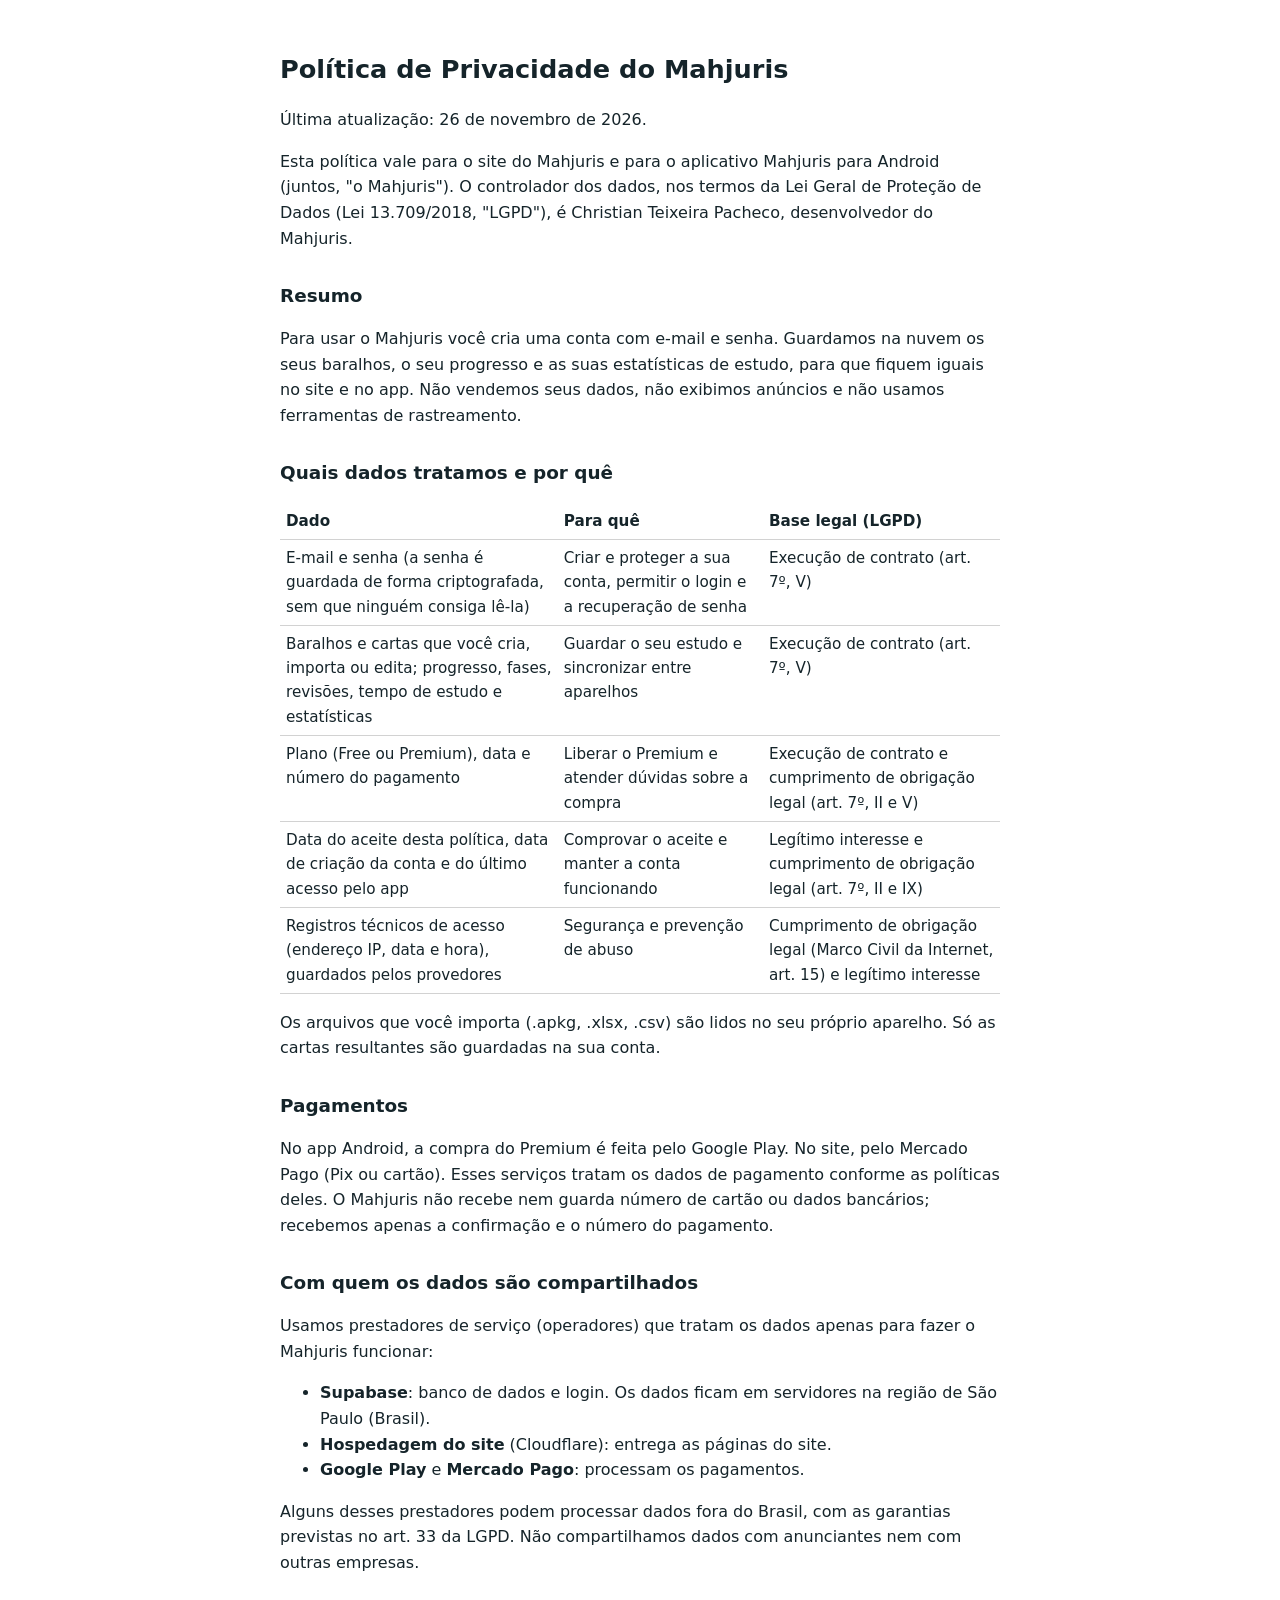
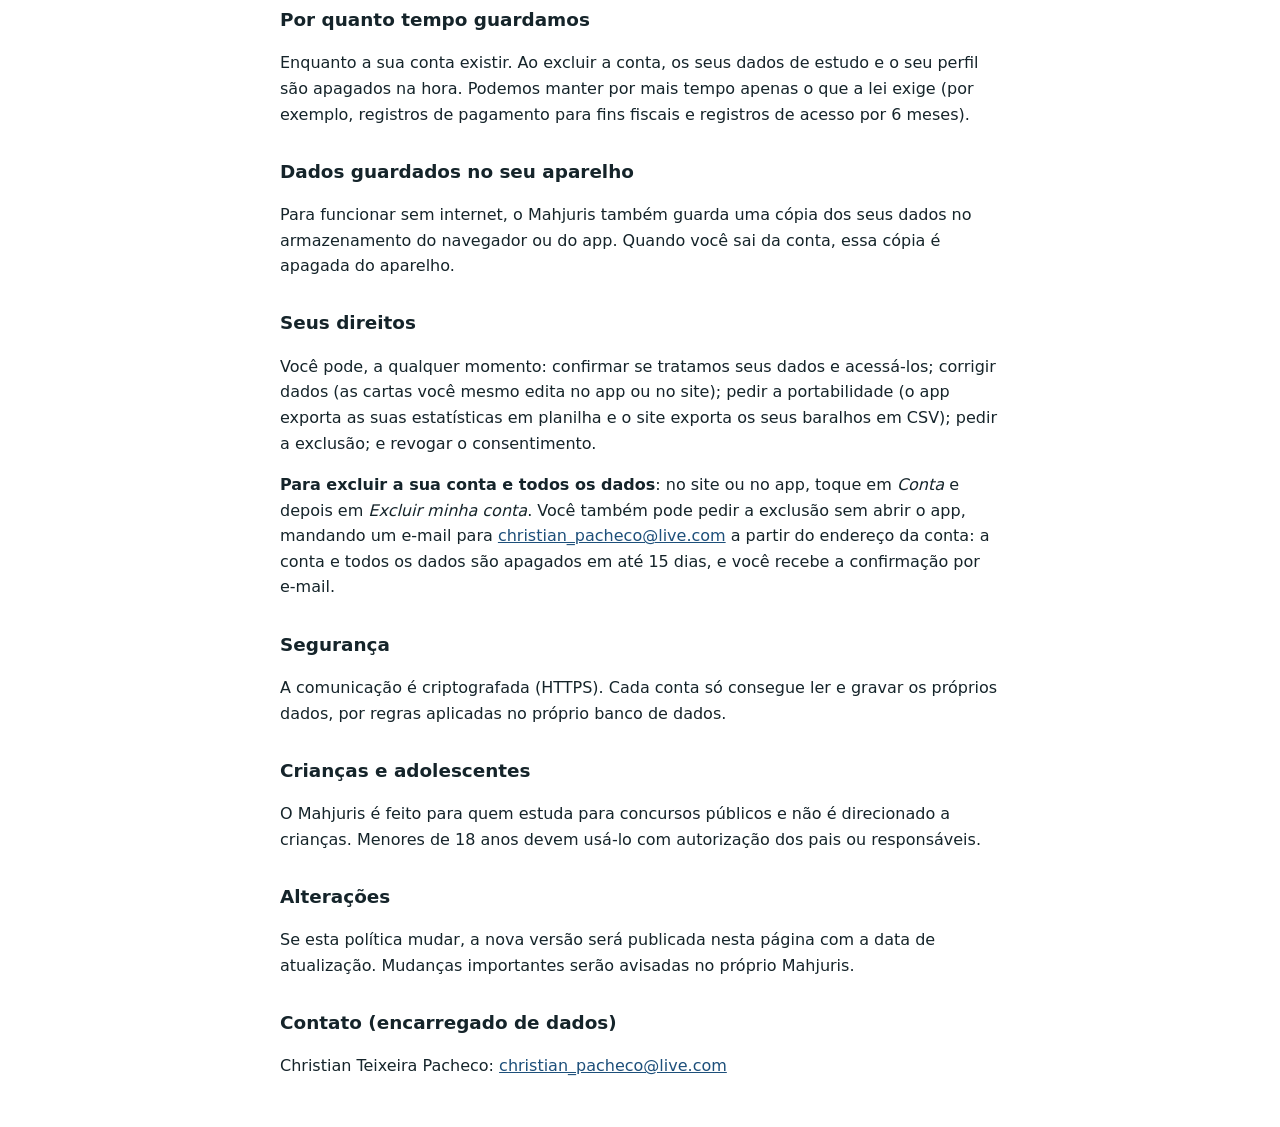
==== app/src/main/assets/privacidade.html @ 1d940af2 "Mahjuris 1.9: projeto Gradle com a cobrança da Play e build automático Co-Authored-By: Claude Opus 5" ====
<!doctype html>
<html lang="pt-BR">
<head>
<meta charset="utf-8">
<meta name="viewport" content="width=device-width, initial-scale=1">
<title>Mahjuris · Política de Privacidade</title>
<style>
:root{--bg:#fff;--fg:#15242a;--muted:#56696e;--ink:#1d4f7a}
@media (prefers-color-scheme: dark){:root:not([data-theme="light"]){--bg:#0e191d;--fg:#e2ebec;--muted:#93a7ac;--ink:#86b6e4;color-scheme:dark}}
:root[data-theme="dark"]{--bg:#0e191d;--fg:#e2ebec;--muted:#93a7ac;--ink:#86b6e4;color-scheme:dark}
body{font:16px/1.6 system-ui,sans-serif;max-width:720px;margin:0 auto;padding:32px 16px;color:var(--fg);background:var(--bg)}
h1{font-size:1.6rem}h2{font-size:1.15rem;margin-top:1.6em}a{color:var(--ink)}
table{border-collapse:collapse;width:100%;font-size:.95rem}td,th{border-bottom:1px solid rgba(127,127,127,.35);padding:6px;text-align:left;vertical-align:top}
</style>
</head>
<body>
<h1>Política de Privacidade do Mahjuris</h1>
<p>Última atualização: 26 de novembro de 2026.</p>

<p>Esta política vale para o site do Mahjuris e para o aplicativo Mahjuris para Android (juntos, "o Mahjuris"). O controlador dos dados, nos termos da Lei Geral de Proteção de Dados (Lei 13.709/2018, "LGPD"), é Christian Teixeira Pacheco, desenvolvedor do Mahjuris.</p>

<h2>Resumo</h2>
<p>Para usar o Mahjuris você cria uma conta com e-mail e senha. Guardamos na nuvem os seus baralhos, o seu progresso e as suas estatísticas de estudo, para que fiquem iguais no site e no app. Não vendemos seus dados, não exibimos anúncios e não usamos ferramentas de rastreamento.</p>

<h2>Quais dados tratamos e por quê</h2>
<table>
<tr><th>Dado</th><th>Para quê</th><th>Base legal (LGPD)</th></tr>
<tr><td>E-mail e senha (a senha é guardada de forma criptografada, sem que ninguém consiga lê-la)</td><td>Criar e proteger a sua conta, permitir o login e a recuperação de senha</td><td>Execução de contrato (art. 7º, V)</td></tr>
<tr><td>Baralhos e cartas que você cria, importa ou edita; progresso, fases, revisões, tempo de estudo e estatísticas</td><td>Guardar o seu estudo e sincronizar entre aparelhos</td><td>Execução de contrato (art. 7º, V)</td></tr>
<tr><td>Plano (Free ou Premium), data e número do pagamento</td><td>Liberar o Premium e atender dúvidas sobre a compra</td><td>Execução de contrato e cumprimento de obrigação legal (art. 7º, II e V)</td></tr>
<tr><td>Data do aceite desta política, data de criação da conta e do último acesso pelo app</td><td>Comprovar o aceite e manter a conta funcionando</td><td>Legítimo interesse e cumprimento de obrigação legal (art. 7º, II e IX)</td></tr>
<tr><td>Registros técnicos de acesso (endereço IP, data e hora), guardados pelos provedores</td><td>Segurança e prevenção de abuso</td><td>Cumprimento de obrigação legal (Marco Civil da Internet, art. 15) e legítimo interesse</td></tr>
</table>
<p>Os arquivos que você importa (.apkg, .xlsx, .csv) são lidos no seu próprio aparelho. Só as cartas resultantes são guardadas na sua conta.</p>

<h2>Pagamentos</h2>
<p>No app Android, a compra do Premium é feita pelo Google Play. No site, pelo Mercado Pago (Pix ou cartão). Esses serviços tratam os dados de pagamento conforme as políticas deles. O Mahjuris não recebe nem guarda número de cartão ou dados bancários; recebemos apenas a confirmação e o número do pagamento.</p>

<h2>Com quem os dados são compartilhados</h2>
<p>Usamos prestadores de serviço (operadores) que tratam os dados apenas para fazer o Mahjuris funcionar:</p>
<ul>
<li><b>Supabase</b>: banco de dados e login. Os dados ficam em servidores na região de São Paulo (Brasil).</li>
<li><b>Hospedagem do site</b> (Cloudflare): entrega as páginas do site.</li>
<li><b>Google Play</b> e <b>Mercado Pago</b>: processam os pagamentos.</li>
</ul>
<p>Alguns desses prestadores podem processar dados fora do Brasil, com as garantias previstas no art. 33 da LGPD. Não compartilhamos dados com anunciantes nem com outras empresas.</p>

<h2>Por quanto tempo guardamos</h2>
<p>Enquanto a sua conta existir. Ao excluir a conta, os seus dados de estudo e o seu perfil são apagados na hora. Podemos manter por mais tempo apenas o que a lei exige (por exemplo, registros de pagamento para fins fiscais e registros de acesso por 6 meses).</p>

<h2>Dados guardados no seu aparelho</h2>
<p>Para funcionar sem internet, o Mahjuris também guarda uma cópia dos seus dados no armazenamento do navegador ou do app. Quando você sai da conta, essa cópia é apagada do aparelho.</p>

<h2>Seus direitos</h2>
<p>Você pode, a qualquer momento: confirmar se tratamos seus dados e acessá-los; corrigir dados (as cartas você mesmo edita no app ou no site); pedir a portabilidade (o app exporta as suas estatísticas em planilha e o site exporta os seus baralhos em CSV); pedir a exclusão; e revogar o consentimento.</p>
<p><b>Para excluir a sua conta e todos os dados</b>: no site ou no app, toque em <i>Conta</i> e depois em <i>Excluir minha conta</i>. Você também pode pedir a exclusão sem abrir o app, mandando um e-mail para <a href="mailto:christian_pacheco@live.com">christian_pacheco@live.com</a> a partir do endereço da conta: a conta e todos os dados são apagados em até 15 dias, e você recebe a confirmação por e-mail.</p>

<h2>Segurança</h2>
<p>A comunicação é criptografada (HTTPS). Cada conta só consegue ler e gravar os próprios dados, por regras aplicadas no próprio banco de dados.</p>

<h2>Crianças e adolescentes</h2>
<p>O Mahjuris é feito para quem estuda para concursos públicos e não é direcionado a crianças. Menores de 18 anos devem usá-lo com autorização dos pais ou responsáveis.</p>

<h2>Alterações</h2>
<p>Se esta política mudar, a nova versão será publicada nesta página com a data de atualização. Mudanças importantes serão avisadas no próprio Mahjuris.</p>

<h2>Contato (encarregado de dados)</h2>
<p>Christian Teixeira Pacheco: <a href="mailto:christian_pacheco@live.com">christian_pacheco@live.com</a></p>
</body>
</html>
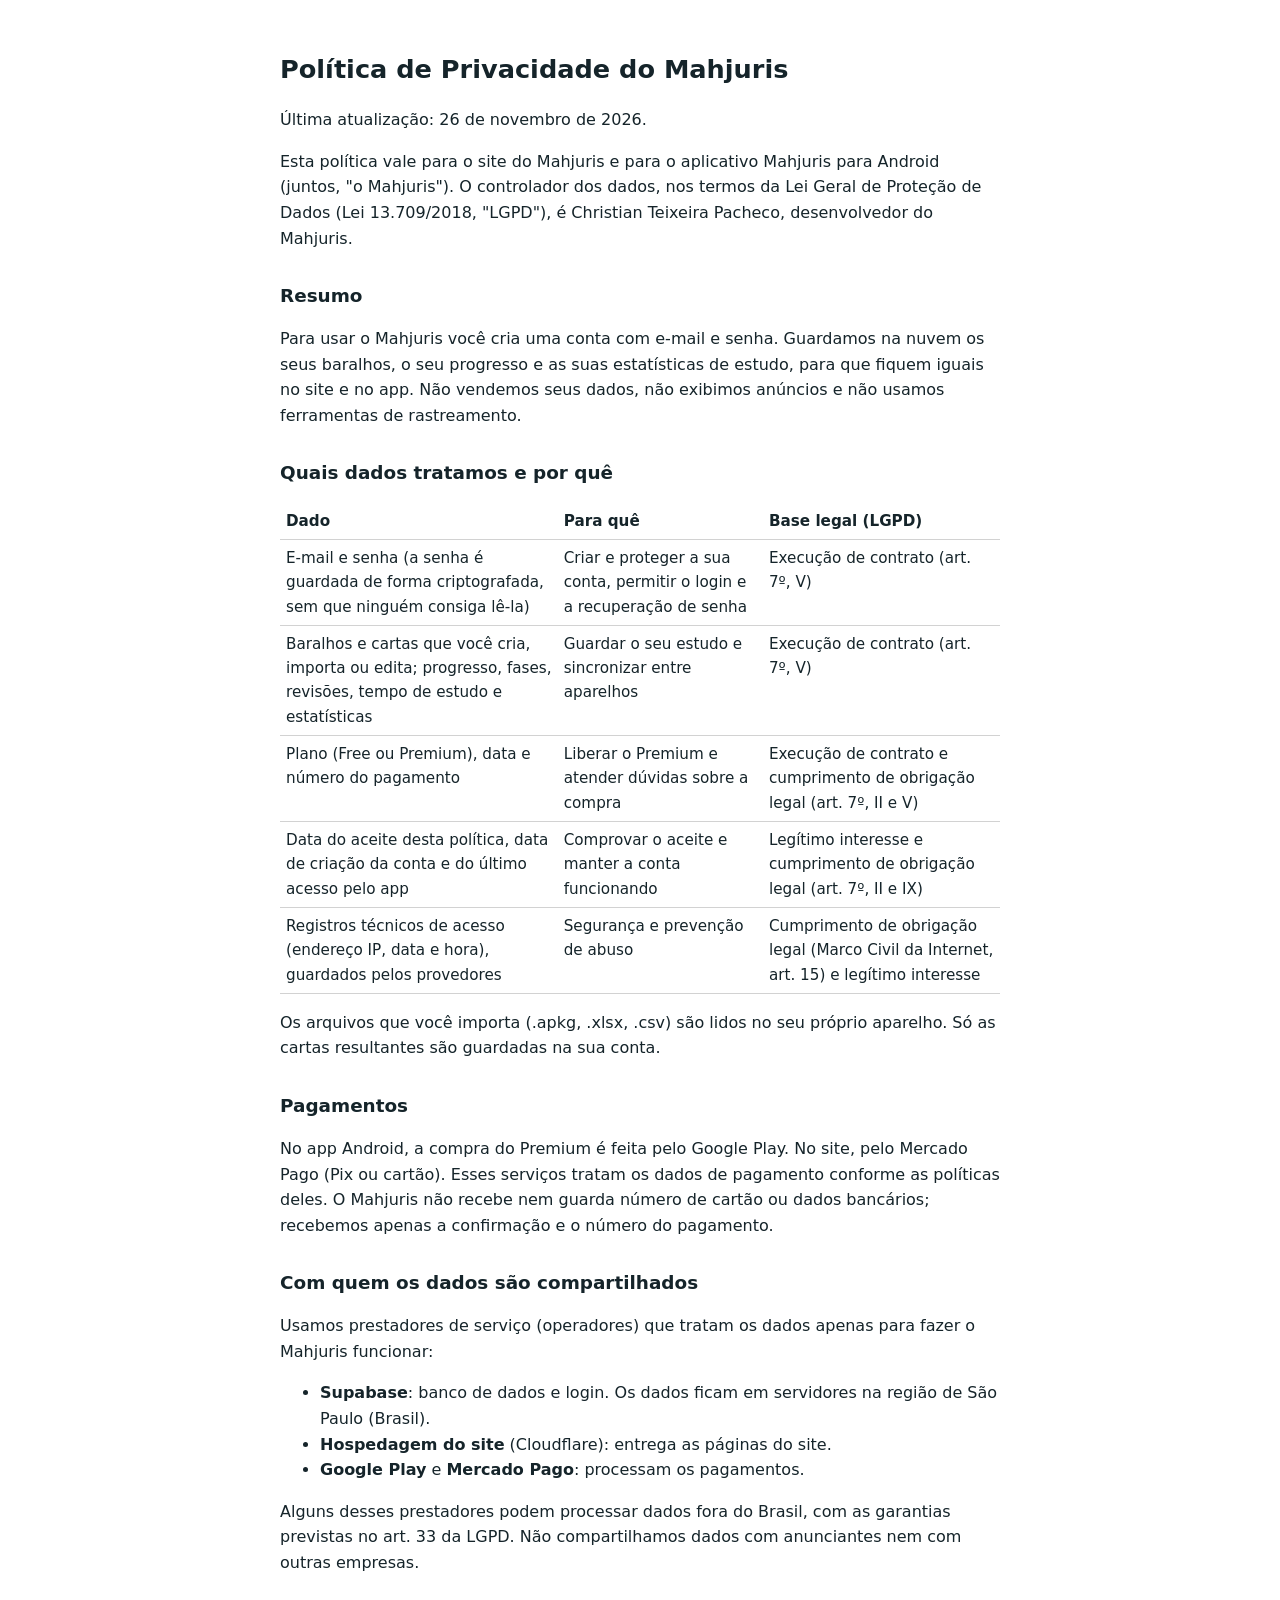
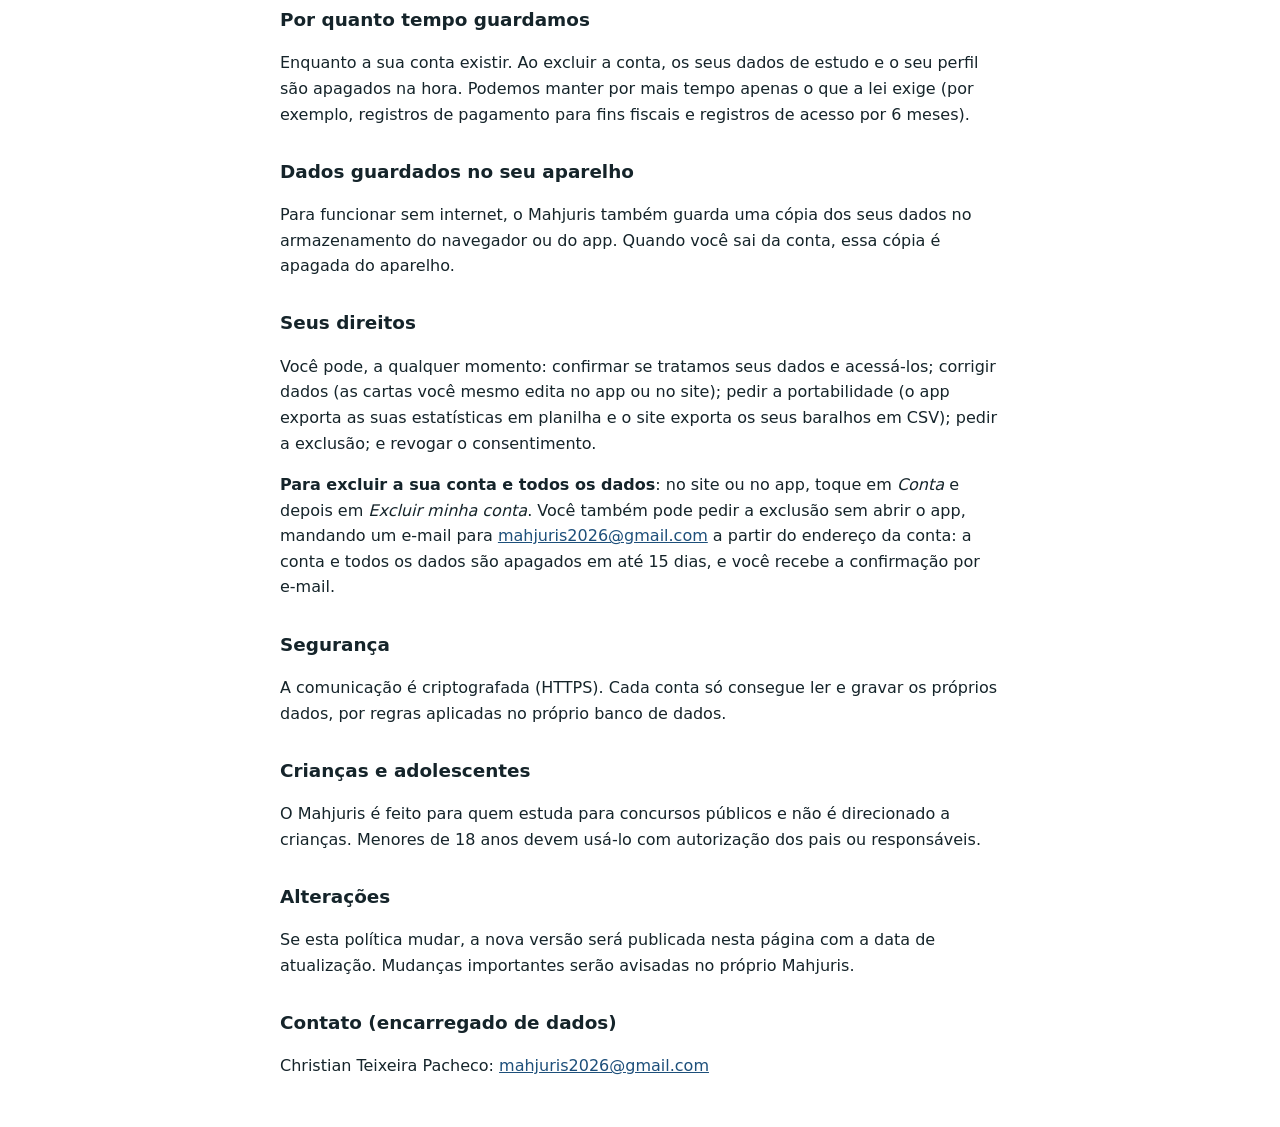
==== commit 64aa1e8f: "Política de privacidade: e-mail de contato do Mahjuris Co-Authored-By: Claude Opus 5.5 <noreply@anth" ====
--- a/app/src/main/assets/privacidade.html
+++ b/app/src/main/assets/privacidade.html
@@ -53,7 +53,7 @@
 
 <h2>Seus direitos</h2>
 <p>Você pode, a qualquer momento: confirmar se tratamos seus dados e acessá-los; corrigir dados (as cartas você mesmo edita no app ou no site); pedir a portabilidade (o app exporta as suas estatísticas em planilha e o site exporta os seus baralhos em CSV); pedir a exclusão; e revogar o consentimento.</p>
-<p><b>Para excluir a sua conta e todos os dados</b>: no site ou no app, toque em <i>Conta</i> e depois em <i>Excluir minha conta</i>. Você também pode pedir a exclusão sem abrir o app, mandando um e-mail para <a href="mailto:christian_pacheco@live.com">christian_pacheco@live.com</a> a partir do endereço da conta: a conta e todos os dados são apagados em até 15 dias, e você recebe a confirmação por e-mail.</p>
+<p><b>Para excluir a sua conta e todos os dados</b>: no site ou no app, toque em <i>Conta</i> e depois em <i>Excluir minha conta</i>. Você também pode pedir a exclusão sem abrir o app, mandando um e-mail para <a href="mailto:mahjuris2026@gmail.com">mahjuris2026@gmail.com</a> a partir do endereço da conta: a conta e todos os dados são apagados em até 15 dias, e você recebe a confirmação por e-mail.</p>
 
 <h2>Segurança</h2>
 <p>A comunicação é criptografada (HTTPS). Cada conta só consegue ler e gravar os próprios dados, por regras aplicadas no próprio banco de dados.</p>
@@ -65,6 +65,6 @@
 <p>Se esta política mudar, a nova versão será publicada nesta página com a data de atualização. Mudanças importantes serão avisadas no próprio Mahjuris.</p>
 
 <h2>Contato (encarregado de dados)</h2>
-<p>Christian Teixeira Pacheco: <a href="mailto:christian_pacheco@live.com">christian_pacheco@live.com</a></p>
+<p>Christian Teixeira Pacheco: <a href="mailto:mahjuris2026@gmail.com">mahjuris2026@gmail.com</a></p>
 </body>
 </html>
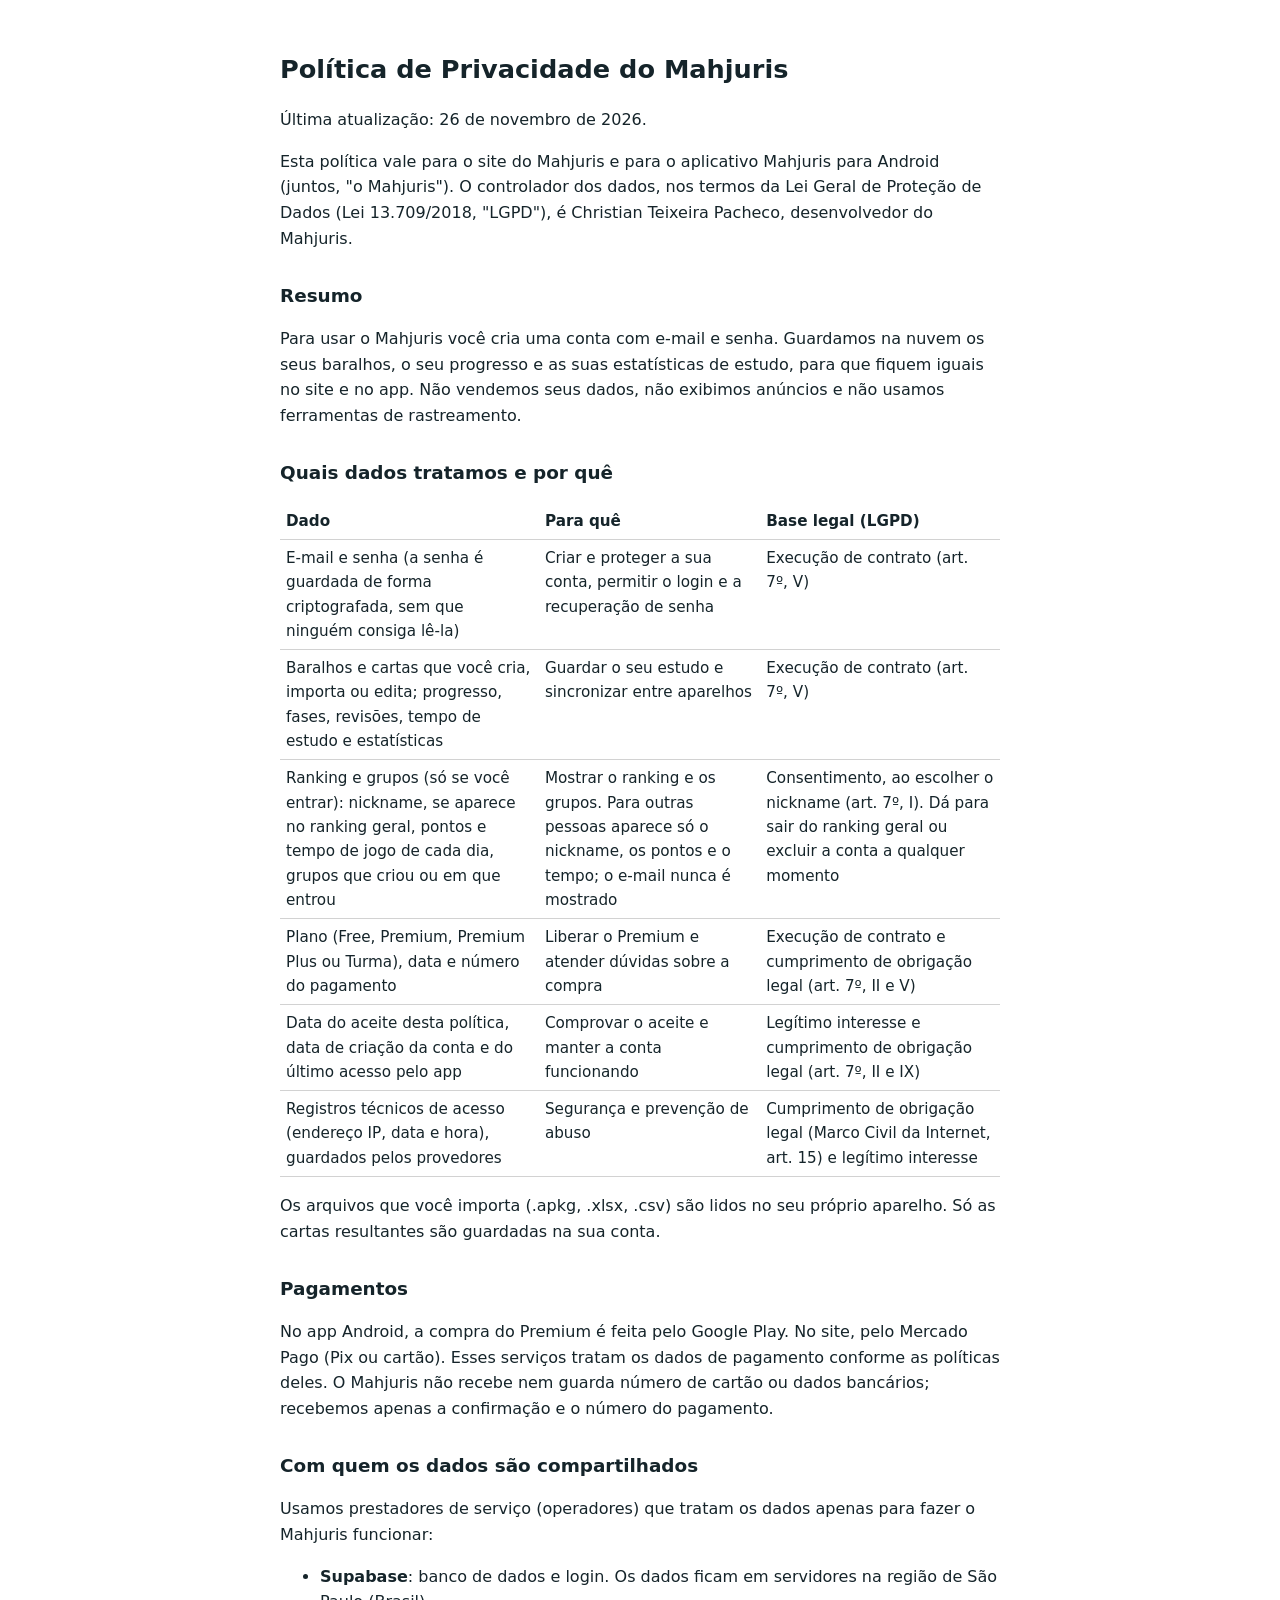
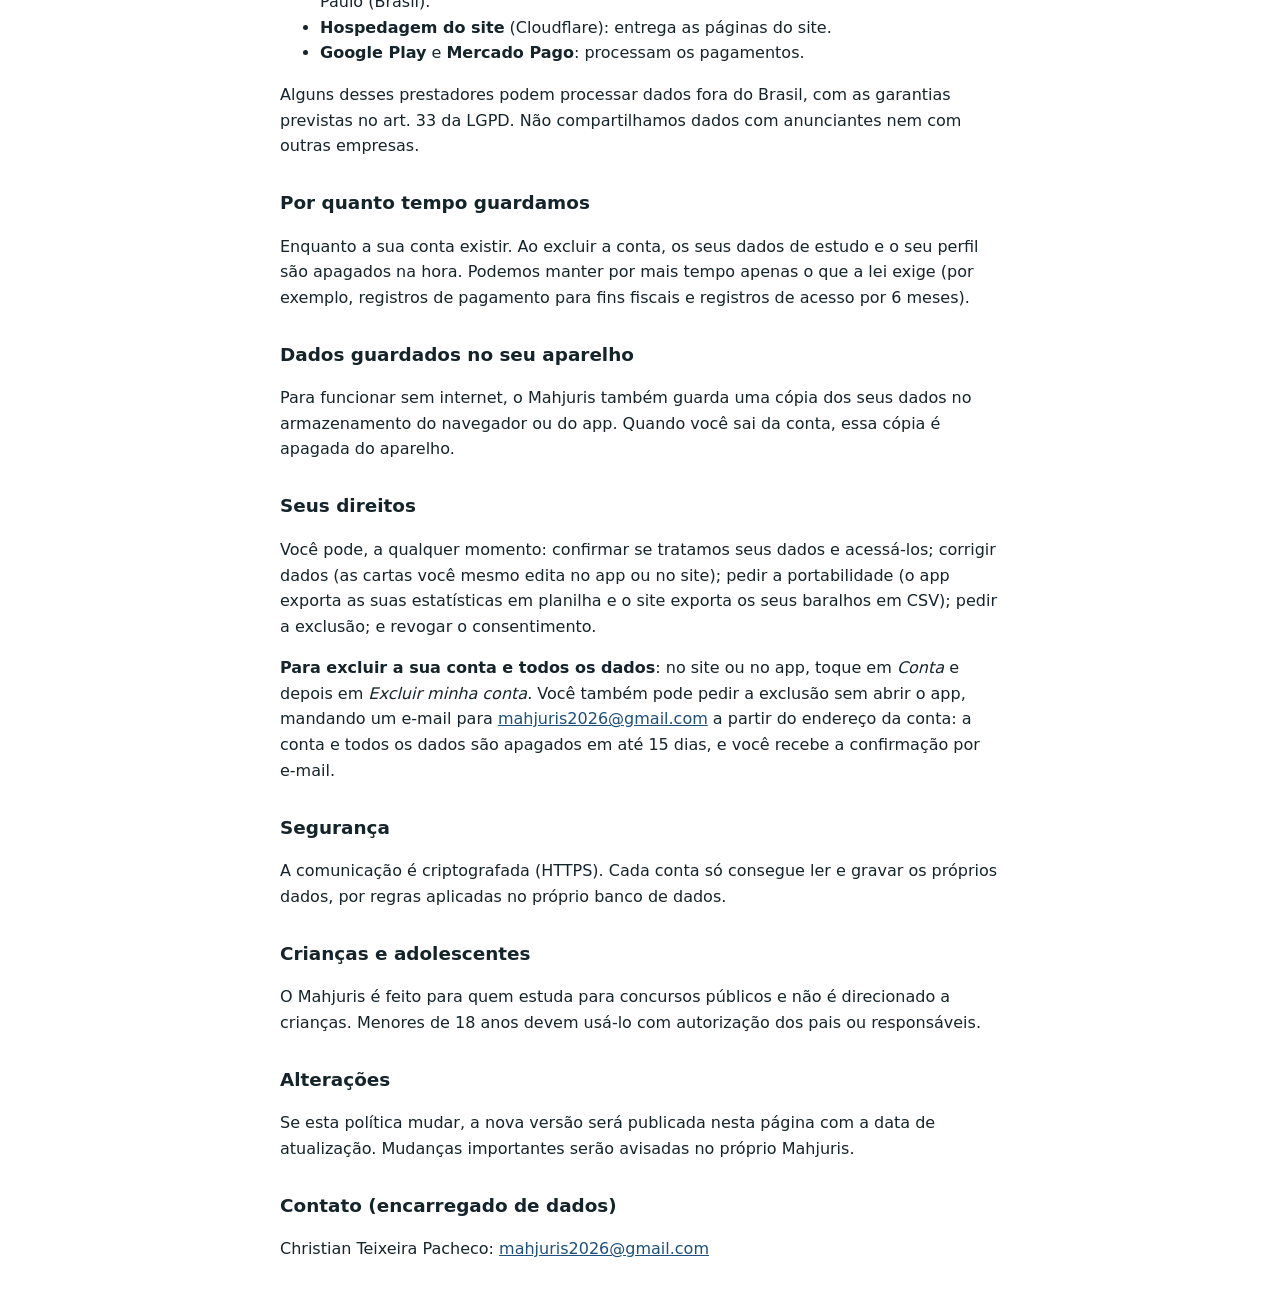
==== commit c7a082bb: "Mahjuris 2.0: ranking, grupos, diário de estudo, refazer com cartas escolhidas - Sorteio: respostas " ====
--- a/app/src/main/assets/privacidade.html
+++ b/app/src/main/assets/privacidade.html
@@ -27,7 +27,8 @@
 <tr><th>Dado</th><th>Para quê</th><th>Base legal (LGPD)</th></tr>
 <tr><td>E-mail e senha (a senha é guardada de forma criptografada, sem que ninguém consiga lê-la)</td><td>Criar e proteger a sua conta, permitir o login e a recuperação de senha</td><td>Execução de contrato (art. 7º, V)</td></tr>
 <tr><td>Baralhos e cartas que você cria, importa ou edita; progresso, fases, revisões, tempo de estudo e estatísticas</td><td>Guardar o seu estudo e sincronizar entre aparelhos</td><td>Execução de contrato (art. 7º, V)</td></tr>
-<tr><td>Plano (Free ou Premium), data e número do pagamento</td><td>Liberar o Premium e atender dúvidas sobre a compra</td><td>Execução de contrato e cumprimento de obrigação legal (art. 7º, II e V)</td></tr>
+<tr><td>Ranking e grupos (só se você entrar): nickname, se aparece no ranking geral, pontos e tempo de jogo de cada dia, grupos que criou ou em que entrou</td><td>Mostrar o ranking e os grupos. Para outras pessoas aparece só o nickname, os pontos e o tempo; o e-mail nunca é mostrado</td><td>Consentimento, ao escolher o nickname (art. 7º, I). Dá para sair do ranking geral ou excluir a conta a qualquer momento</td></tr>
+<tr><td>Plano (Free, Premium, Premium Plus ou Turma), data e número do pagamento</td><td>Liberar o Premium e atender dúvidas sobre a compra</td><td>Execução de contrato e cumprimento de obrigação legal (art. 7º, II e V)</td></tr>
 <tr><td>Data do aceite desta política, data de criação da conta e do último acesso pelo app</td><td>Comprovar o aceite e manter a conta funcionando</td><td>Legítimo interesse e cumprimento de obrigação legal (art. 7º, II e IX)</td></tr>
 <tr><td>Registros técnicos de acesso (endereço IP, data e hora), guardados pelos provedores</td><td>Segurança e prevenção de abuso</td><td>Cumprimento de obrigação legal (Marco Civil da Internet, art. 15) e legítimo interesse</td></tr>
 </table>
